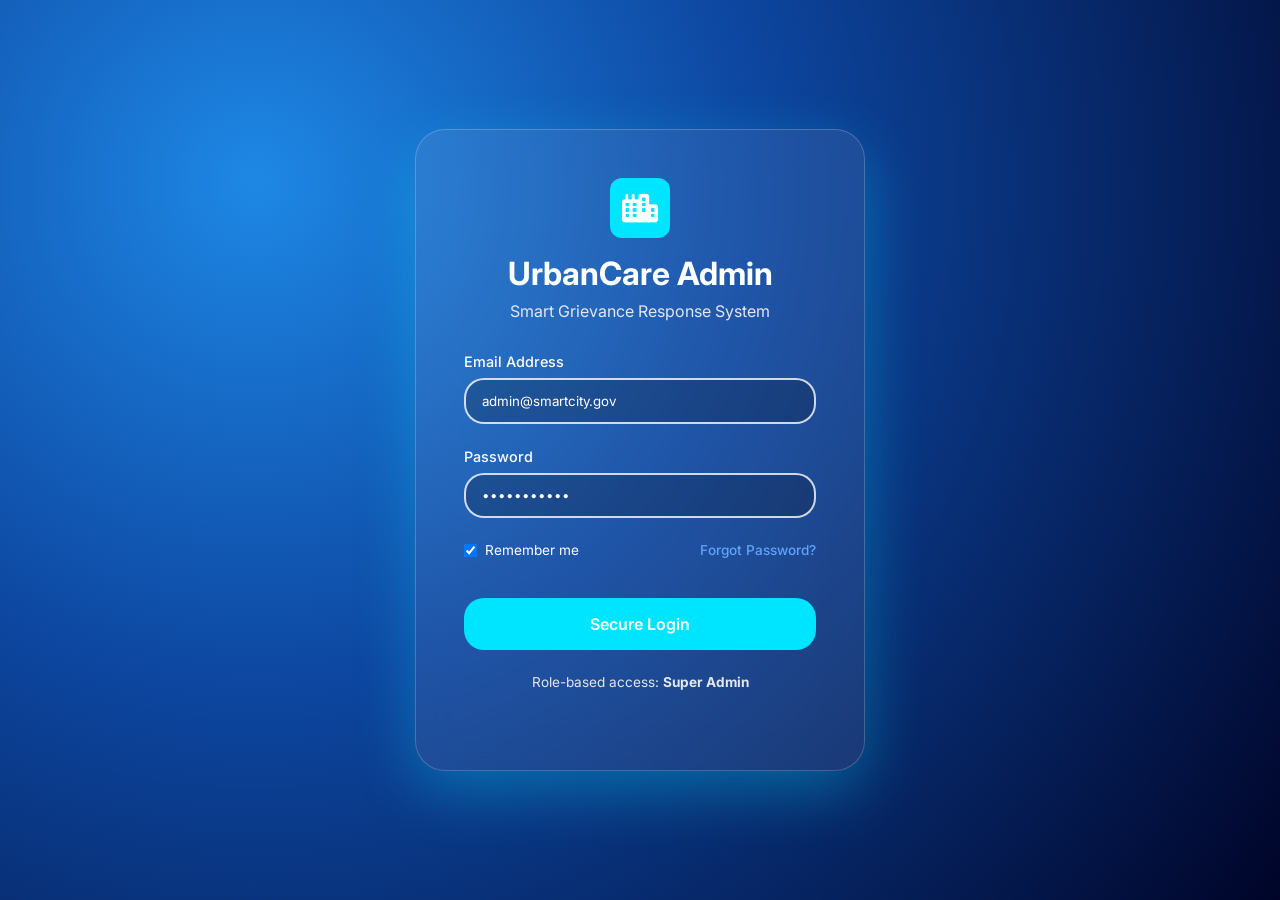
==== smart-urban-grievance/admin.html @ 97e13640 "Add files via upload" ====
<!DOCTYPE html>
<html lang="en">

<head>
    <meta charset="UTF-8">
    <meta name="viewport" content="width=device-width, initial-scale=1.0">
    <title>Admin Panel | Smart Urban Grievance System</title>
    <!-- Google Fonts: Inter -->
    <link href="https://fonts.googleapis.com/css2?family=Inter:wght@300;400;500;600;700&display=swap" rel="stylesheet">
    <!-- Font Awesome for Icons -->
    <link rel="stylesheet" href="https://cdnjs.cloudflare.com/ajax/libs/font-awesome/6.4.0/css/all.min.css">
    <!-- Chart.js -->
    <script src="https://cdn.jsdelivr.net/npm/chart.js"></script>
    <style>
        :root {
            --primary: #00e5ff;
            /* Cyan Tech Accent */
            --primary-light: rgba(0, 229, 255, 0.15);
            --secondary: #10b981;
            --secondary-light: #d1fae5;
            --accent: #1e88e5;
            --danger: #ef4444;
            --warning: #f59e0b;
            --info: #0ea5e9;
            --bg-body: radial-gradient(circle at 20% 20%, #1e88e5, #0d47a1 40%, #000428 100%);
            --bg-card: rgba(255, 255, 255, 0.08);
            --bg-sidebar: rgba(0, 4, 40, 0.8);
            --text-main: #ffffff;
            --text-secondary: #cbd5e1;
            --text-muted: #94a3b8;
            --sidebar-width: 260px;
            --header-h: 70px;
            --border-color: rgba(255, 255, 255, 0.15);
            --radius-md: 20px;
            --radius-lg: 30px;
            --shadow: 0 8px 32px 0 rgba(0, 0, 0, 0.37);
            --shadow-lg: 0 20px 60px rgba(0, 229, 255, 0.2);
        }

        * {
            margin: 0;
            padding: 0;
            box-sizing: border-box;
            font-family: 'Inter', sans-serif;
        }

        body {
            background: var(--bg-body);
            color: var(--text-main);
            overflow-x: hidden;
            min-height: 100vh;
            font-family: 'Poppins', sans-serif;
            scroll-behavior: smooth;
        }

        /* --- Scrollbar --- */
        ::-webkit-scrollbar {
            width: 6px;
        }

        ::-webkit-scrollbar-track {
            background: transparent;
        }

        ::-webkit-scrollbar-thumb {
            background: var(--text-muted);
            border-radius: 10px;
        }

        ::-webkit-scrollbar-thumb:hover {
            background: var(--text-secondary);
        }

        /* --- Auth Overlay --- */
        #auth-overlay {
            position: fixed;
            top: 0;
            left: 0;
            width: 100%;
            height: 100%;
            background: var(--bg-body);
            display: flex;
            align-items: center;
            justify-content: center;
            z-index: 9999;
            transition: transform 0.6s cubic-bezier(0.85, 0, 0.15, 1);
        }

        .auth-card {
            background: rgba(255, 255, 255, 0.08);
            backdrop-filter: blur(20px);
            padding: 3rem;
            border-radius: var(--radius-lg);
            width: 100%;
            max-width: 450px;
            border: 1px solid rgba(255, 255, 255, 0.2);
            box-shadow: 0 20px 60px rgba(0, 229, 255, 0.3);
            animation: fadeInScale 0.5s ease-out;
        }

        @keyframes fadeInScale {
            from {
                opacity: 0;
                transform: scale(0.95);
            }

            to {
                opacity: 1;
                transform: scale(1);
            }
        }

        .auth-card h1 {
            color: #fff;
            font-size: 2rem;
            margin-bottom: 0.5rem;
            text-align: center;
        }

        .auth-card p {
            color: #e2e8f0;
            /* Lighter white for better contrast on blue */
            text-align: center;
            margin-bottom: 2rem;
        }

        .form-group {
            margin-bottom: 1.5rem;
        }

        .form-group label {
            display: block;
            color: #fff;
            margin-bottom: 0.5rem;
            font-size: 0.9rem;
            font-weight: 500;
        }

        .form-input {
            width: 100%;
            padding: 0.8rem 1rem;
            border-radius: var(--radius-md);
            border: 2px solid rgba(255, 255, 255, 0.8);
            background: rgba(0, 0, 0, 0.2);
            color: #fff;
            outline: none;
            transition: border-color 0.3s, background 0.3s;
        }

        .form-input::placeholder {
            color: rgba(255, 255, 255, 0.9);
            font-weight: 500;
        }

        .form-input:focus {
            border-color: var(--primary);
            background: rgba(255, 255, 255, 0.1);
        }

        .btn-login {
            width: 100%;
            padding: 1rem;
            border: none;
            border-radius: var(--radius-md);
            background: var(--primary);
            color: #fff;
            font-size: 1rem;
            font-weight: 600;
            cursor: pointer;
            transition: transform 0.2s, background 0.3s, box-shadow 0.3s;
            margin-top: 1rem;
        }

        .btn-login:hover {
            background: #1d4ed8;
            transform: translateY(-2px);
            box-shadow: 0 5px 15px rgba(37, 99, 235, 0.4);
        }

        /* --- Main Layout --- */
        #admin-panel {
            display: none;
            /* Shown after login */
            opacity: 0;
            transition: opacity 0.5s ease;
        }

        /* --- Sidebar --- */
        aside {
            position: fixed;
            left: 0;
            top: 0;
            bottom: 0;
            width: var(--sidebar-width);
            background: var(--bg-sidebar);
            backdrop-filter: blur(15px);
            border-right: 1px solid var(--border-color);
            display: flex;
            flex-direction: column;
            z-index: 1000;
            transition: transform 0.3s ease;
        }

        .sidebar-header {
            height: var(--header-h);
            display: flex;
            align-items: center;
            padding: 0 1.5rem;
            border-bottom: 1px solid var(--border-color);
        }

        .sidebar-header .logo {
            font-size: 1.25rem;
            font-weight: 800;
            color: #fff;
            display: flex;
            align-items: center;
            gap: 10px;
        }

        .sidebar-menu {
            flex: 1;
            padding: 1.5rem 0.75rem;
            overflow-y: auto;
        }

        .menu-item {
            display: flex;
            align-items: center;
            gap: 12px;
            padding: 0.85rem 1rem;
            border-radius: var(--radius-md);
            color: #94a3b8;
            text-decoration: none;
            margin-bottom: 0.25rem;
            font-weight: 500;
            cursor: pointer;
            transition: all 0.2s;
        }

        .menu-item i {
            width: 20px;
            text-align: center;
            font-size: 1.1rem;
        }

        .menu-item:hover {
            background: rgba(255, 255, 255, 0.1);
            color: #fff;
        }

        .menu-item.active {
            background: var(--primary);
            color: #000;
            font-weight: 700;
            box-shadow: 0 0 20px rgba(0, 229, 255, 0.5);
        }

        .sidebar-footer {
            padding: 1.5rem;
            border-top: 1px solid var(--border-color);
        }

        /* --- Top Bar --- */
        header {
            position: fixed;
            top: 0;
            right: 0;
            left: var(--sidebar-width);
            height: var(--header-h);
            background: rgba(0, 4, 40, 0.8);
            backdrop-filter: blur(10px);
            border-bottom: 1px solid var(--border-color);
            display: flex;
            align-items: center;
            justify-content: space-between;
            padding: 0 2rem;
            z-index: 900;
            transition: left 0.3s ease;
        }

        .search-bar {
            background: rgba(255, 255, 255, 0.1);
            padding: 0.6rem 1.25rem;
            border-radius: 50px;
            display: flex;
            align-items: center;
            gap: 10px;
            width: 100%;
            max-width: 400px;
            border: 1px solid var(--border-color);
        }

        .search-bar input {
            background: transparent;
            border: none;
            outline: none;
            flex: 1;
            font-size: 0.9rem;
            color: var(--text-main);
        }

        .search-bar input::placeholder {
            color: var(--text-muted);
        }

        .header-actions {
            display: flex;
            align-items: center;
            gap: 20px;
        }

        .notification-btn {
            position: relative;
            color: var(--text-secondary);
            cursor: pointer;
            padding: 8px;
            border-radius: 50%;
            transition: background 0.2s;
        }

        .notification-btn:hover {
            background: var(--bg-body);
        }

        .notification-btn::after {
            content: '';
            position: absolute;
            top: 8px;
            right: 8px;
            width: 8px;
            height: 8px;
            background: var(--danger);
            border-radius: 50%;
            border: 2px solid #fff;
        }

        .user-profile {
            display: flex;
            align-items: center;
            gap: 12px;
            cursor: pointer;
            padding: 4px 12px;
            border-radius: 50px;
            transition: background 0.2s;
        }

        .user-profile:hover {
            background: var(--bg-body);
        }

        .avatar {
            width: 36px;
            height: 36px;
            background: var(--primary-light);
            color: var(--primary);
            border-radius: 50%;
            display: flex;
            align-items: center;
            justify-content: center;
            font-weight: 700;
            font-size: 0.9rem;
        }

        .user-info .name {
            display: block;
            font-size: 0.9rem;
            font-weight: 600;
        }

        .user-info .role {
            display: block;
            font-size: 0.75rem;
            color: var(--primary);
        }

        /* --- Main Content --- */
        main {
            margin-left: var(--sidebar-width);
            margin-top: var(--header-h);
            padding: 2rem;
            transition: margin-left 0.3s ease;
        }

        .page-title {
            margin-bottom: 2rem;
        }

        .page-title h2 {
            font-size: 1.75rem;
            font-weight: 700;
            color: var(--text-main);
        }

        .page-title p {
            color: var(--text-secondary);
            font-size: 1rem;
        }

        /* --- Sections --- */
        .page-section {
            display: none;
            animation: slideIn 0.4s ease-out;
        }

        .page-section.active {
            display: block;
        }

        @keyframes slideIn {
            from {
                opacity: 0;
                transform: translateY(10px);
            }

            to {
                opacity: 1;
                transform: translateY(0);
            }
        }

        /* --- Grid & Cards --- */
        .stats-grid {
            display: grid;
            grid-template-columns: repeat(auto-fit, minmax(240px, 1fr));
            gap: 1.5rem;
            margin-bottom: 2rem;
        }

        .stat-card {
            background: #fff;
            padding: 1.5rem;
            border-radius: var(--radius-lg);
            box-shadow: var(--shadow);
            border: 1px solid var(--border-color);
            display: flex;
            align-items: center;
            gap: 1.5rem;
            transition: transform 0.3s;
        }

        .stat-card:hover {
            transform: translateY(-5px);
        }

        .stat-icon {
            width: 60px;
            height: 60px;
            border-radius: var(--radius-md);
            display: flex;
            align-items: center;
            justify-content: center;
            font-size: 1.5rem;
        }

        .stat-icon.primary {
            background: var(--primary-light);
            color: var(--primary);
        }

        .stat-icon.warning {
            background: #fffbeb;
            color: var(--warning);
        }

        .stat-icon.secondary {
            background: var(--secondary-light);
            color: var(--secondary);
        }

        .stat-icon.danger {
            background: #fef2f2;
            color: var(--danger);
        }

        .stat-info h3 {
            font-size: 1.75rem;
            font-weight: 700;
            margin-bottom: 2px;
        }

        .stat-info p {
            font-size: 0.9rem;
            color: var(--text-secondary);
            font-weight: 500;
        }

        .content-grid {
            display: grid;
            grid-template-columns: 2fr 1fr;
            gap: 1.5rem;
            margin-bottom: 2rem;
        }

        @media (max-width: 1024px) {
            .content-grid {
                grid-template-columns: 1fr;
            }
        }

        .card {
            background: var(--bg-card);
            border-radius: var(--radius-lg);
            backdrop-filter: blur(15px);
            box-shadow: var(--shadow);
            border: 1px solid var(--border-color);
            overflow: hidden;
            transition: transform 0.4s ease;
        }

        .card:hover {
            transform: translateY(-10px) scale(1.02);
            box-shadow: 0 15px 40px rgba(0, 0, 0, 0.4);
        }

        .card-header {
            padding: 1.5rem;
            border-bottom: 1px solid var(--border-color);
            display: flex;
            align-items: center;
            justify-content: space-between;
        }

        .card-header h4 {
            font-size: 1.1rem;
            font-weight: 600;
        }

        .card-body {
            padding: 1.5rem;
        }

        /* --- Tables --- */
        .table-responsive {
            overflow-x: auto;
        }

        table {
            width: 100%;
            border-collapse: collapse;
            text-align: left;
        }

        th {
            padding: 1rem;
            font-size: 0.85rem;
            text-transform: uppercase;
            color: var(--primary);
            /* High contrast for headers */
            letter-spacing: 1px;
            font-weight: 700;
            border-bottom: 2px solid var(--border-color);
        }

        td {
            padding: 1rem;
            font-size: 0.9rem;
            border-bottom: 1px solid var(--border-color);
            vertical-align: middle;
        }

        tr:last-child td {
            border-bottom: none;
        }

        tr:hover td {
            background: var(--bg-body);
        }

        /* --- Badges --- */
        .badge {
            padding: 4px 10px;
            border-radius: 50px;
            font-size: 0.75rem;
            font-weight: 600;
        }

        .badge-pending {
            background: #fff7ed;
            color: #9a3412;
        }

        .badge-progress {
            background: #eff6ff;
            color: #1e40af;
        }

        .badge-resolved {
            background: #ecfdf5;
            color: #065f46;
        }

        .badge-escalated {
            background: #fef2f2;
            color: #991b1b;
        }

        .badge-high {
            background: #fef2f2;
            color: #dc2626;
            border: 1px solid #fee2e2;
        }

        .badge-medium {
            background: #fffbeb;
            color: #d97706;
            border: 1px solid #fef3c7;
        }

        .badge-low {
            background: #f0fdf4;
            color: #16a34a;
            border: 1px solid #dcfce7;
        }

        /* --- Forms --- */
        .form-row {
            display: grid;
            grid-template-columns: repeat(auto-fit, minmax(200px, 1fr));
            gap: 1rem;
            margin-bottom: 1.5rem;
        }

        .form-label {
            display: block;
            font-size: 0.9rem;
            margin-bottom: 0.5rem;
            font-weight: 600;
            color: var(--text-main);
        }

        .form-select,
        .form-control {
            width: 100%;
            padding: 0.75rem 1rem;
            border-radius: var(--radius-md);
            border: 1px solid var(--border-color);
            background: var(--bg-body);
            outline: none;
            font-size: 0.9rem;
            transition: all 0.2s;
        }

        .form-select:focus,
        .form-control:focus {
            border-color: var(--primary);
            box-shadow: 0 0 0 4px var(--primary-light);
            background: #fff;
        }

        .btn {
            padding: 0.6rem 1.25rem;
            border-radius: var(--radius-md);
            font-weight: 600;
            cursor: pointer;
            border: none;
            display: inline-flex;
            align-items: center;
            gap: 8px;
            font-size: 0.9rem;
            transition: all 0.2s;
        }

        .btn-primary {
            background: var(--primary);
            color: #fff;
        }

        .btn-primary:hover {
            background: #1d4ed8;
        }

        .btn-outline {
            background: transparent;
            border: 1px solid var(--border-color);
            color: var(--text-secondary);
        }

        .btn-outline:hover {
            background: var(--bg-body);
            color: var(--text-main);
        }

        .btn-danger {
            background: var(--danger);
            color: #fff;
        }

        /* --- Filters --- */
        .filter-section {
            display: flex;
            align-items: center;
            gap: 1rem;
            flex-wrap: wrap;
            margin-bottom: 1.5rem;
        }

        /* --- Charts UI --- */
        .chart-container {
            height: 300px;
            position: relative;
        }

        /* --- Detail Modal --- */
        .modal-overlay {
            position: fixed;
            top: 0;
            left: 0;
            width: 100%;
            height: 100%;
            background: rgba(0, 0, 0, 0.4);
            backdrop-filter: blur(4px);
            z-index: 2000;
            display: none;
            align-items: center;
            justify-content: center;
            padding: 1.5rem;
        }

        .modal-body {
            background: #fff;
            width: 100%;
            max-width: 800px;
            border-radius: var(--radius-lg);
            box-shadow: var(--shadow-lg);
            max-height: 90vh;
            overflow-y: auto;
            position: relative;
        }

        .modal-header {
            padding: 1.5rem;
            border-bottom: 1px solid var(--border-color);
            display: flex;
            align-items: center;
            justify-content: space-between;
        }

        .modal-close {
            background: var(--bg-body);
            border: none;
            width: 32px;
            height: 32px;
            border-radius: 50%;
            cursor: pointer;
            display: flex;
            align-items: center;
            justify-content: center;
            color: var(--text-secondary);
        }

        .modal-content {
            padding: 2rem;
        }

        .complaint-view-grid {
            display: grid;
            grid-template-columns: 1fr 1fr;
            gap: 2rem;
        }

        .complaint-img {
            width: 100%;
            border-radius: var(--radius-md);
            height: 250px;
            object-fit: cover;
            background: #e2e8f0;
        }

        /* --- Settings Toggle --- */
        .switch {
            position: relative;
            display: inline-block;
            width: 50px;
            height: 24px;
        }

        .switch input {
            opacity: 0;
            width: 0;
            height: 0;
        }

        .slider {
            position: absolute;
            cursor: pointer;
            top: 0;
            left: 0;
            right: 0;
            bottom: 0;
            background-color: #ccc;
            transition: .4s;
            border-radius: 34px;
        }

        .slider:before {
            position: absolute;
            content: "";
            height: 16px;
            width: 16px;
            left: 4px;
            bottom: 4px;
            background-color: white;
            transition: .4s;
            border-radius: 50%;
        }

        input:checked+.slider {
            background-color: var(--primary);
        }

        input:checked+.slider:before {
            transform: translateX(26px);
        }

        /* --- Animations --- */
        .fade-out {
            transform: translateY(-100%) !important;
            opacity: 0;
        }

        .fade-in-ui {
            opacity: 1 !important;
        }

        .stat-card {
            background: var(--bg-card);
            backdrop-filter: blur(15px);
            border: 1px solid var(--border-color);
        }

        table tr:hover td {
            background: rgba(255, 255, 255, 0.05);
        }

        .form-select,
        .form-control {
            background: rgba(0, 0, 0, 0.3);
            color: #fff;
            border: 1px solid var(--border-color);
        }
    </style>
</head>

<body>

    <!-- --- Login Overlay --- -->
    <div id="auth-overlay">
        <div class="auth-card">
            <div style="text-align: center; margin-bottom: 1.5rem;">
                <div
                    style="width: 60px; height: 60px; background: var(--primary); border-radius: 12px; display: inline-flex; align-items: center; justify-content: center; margin-bottom: 1rem;">
                    <i class="fas fa-city" style="color: #fff; font-size: 1.8rem;"></i>
                </div>
                <h1>UrbanCare Admin</h1>
                <p>Smart Grievance Response System</p>
            </div>

            <form id="login-form">
                <div class="form-group">
                    <label>Email Address</label>
                    <input type="email" class="form-input" placeholder="admin@city.gov" required
                        value="admin@smartcity.gov">
                </div>
                <div class="form-group">
                    <label>Password</label>
                    <input type="password" class="form-input" placeholder="••••••••" required value="password123">
                </div>
                <div style="display: flex; align-items: center; justify-content: space-between; margin-bottom: 1.5rem;">
                    <label
                        style="display: flex; align-items: center; gap: 8px; color: #fff; font-size: 0.85rem; cursor: pointer;">
                        <input type="checkbox" checked> Remember me
                    </label>
                    <a href="#"
                        style="color: #60a5fa; font-size: 0.85rem; text-decoration: none; font-weight: 500;">Forgot
                        Password?</a>
                </div>
                <button type="submit" class="btn-login">Secure Login</button>
            </form>
            <div style="margin-top: 1.5rem; text-align: center;">
                <p style="font-size: 0.85rem;">Role-based access: <strong>Super Admin</strong></p>
            </div>
        </div>
    </div>

    <!-- --- Admin Panel Layout --- -->
    <div id="admin-panel">

        <!-- Sidebar -->
        <aside id="sidebar">
            <div class="sidebar-header">
                <div class="logo">
                    <i class="fas fa-shield-halved"></i>
                    <span>UrbanCare</span>
                </div>
            </div>
            <div class="sidebar-menu">
                <div class="menu-item active" data-target="dashboard">
                    <i class="fas fa-th-large"></i>
                    <span>Dashboard</span>
                </div>
                <div class="menu-item" data-target="complaints">
                    <i class="fas fa-file-invoice"></i>
                    <span>Complaints</span>
                </div>
                <div class="menu-item" data-target="departments">
                    <i class="fas fa-building"></i>
                    <span>Departments</span>
                </div>
                <div class="menu-item" data-target="users">
                    <i class="fas fa-users"></i>
                    <span>User Management</span>
                </div>
                <div class="menu-item" data-target="reports">
                    <i class="fas fa-chart-line"></i>
                    <span>Reports & Analytics</span>
                </div>
                <div class="menu-item" data-target="settings">
                    <i class="fas fa-cog"></i>
                    <span>System Settings</span>
                </div>
            </div>
            <div class="sidebar-footer">
                <div class="menu-item" id="logout-btn" style="color: var(--danger);">
                    <i class="fas fa-sign-out-alt"></i>
                    <span>Logout</span>
                </div>
            </div>
        </aside>

        <!-- Top Bar -->
        <header>
            <div class="search-bar">
                <i class="fas fa-search" style="color: var(--text-muted);"></i>
                <input type="text" placeholder="Search complaints, users, or departments...">
            </div>
            <div class="header-actions">
                <div class="notification-btn">
                    <i class="far fa-bell fa-lg"></i>
                </div>
                <div class="user-profile" id="profile-trigger">
                    <div class="avatar">SA</div>
                    <div class="user-info">
                        <span class="name">Super Admin</span>
                        <span class="role">City Commissioner</span>
                    </div>
                    <i class="fas fa-chevron-down" style="font-size: 0.7rem; color: var(--text-muted);"></i>
                </div>
            </div>
        </header>

        <!-- Main Content -->
        <main>

            <!-- Dashboard Section -->
            <section id="dashboard" class="page-section active">
                <div class="page-title">
                    <h2>Dashboard Overview</h2>
                    <p>Welcome back, Admin. Here is what's happening today.</p>
                </div>

                <div class="stats-grid">
                    <div class="stat-card">
                        <div class="stat-icon primary"><i class="fas fa-folder"></i></div>
                        <div class="stat-info">
                            <h3 id="stat-total">1,284</h3>
                            <p>Total Complaints</p>
                        </div>
                    </div>
                    <div class="stat-card">
                        <div class="stat-icon warning"><i class="fas fa-clock"></i></div>
                        <div class="stat-info">
                            <h3 id="stat-pending">142</h3>
                            <p>Pending Review</p>
                        </div>
                    </div>
                    <div class="stat-card">
                        <div class="stat-icon secondary"><i class="fas fa-check-double"></i></div>
                        <div class="stat-info">
                            <h3 id="stat-resolved">942</h3>
                            <p>Successfully Resolved</p>
                        </div>
                    </div>
                    <div class="stat-card">
                        <div class="stat-icon danger"><i class="fas fa-exclamation-triangle"></i></div>
                        <div class="stat-info">
                            <h3 id="stat-escalated">56</h3>
                            <p>SLA Escalated</p>
                        </div>
                    </div>
                </div>

                <div class="content-grid">
                    <div class="card">
                        <div class="card-header">
                            <h4>Complaints Trend</h4>
                            <div class="btn-group">
                                <button class="btn btn-outline"
                                    style="padding: 4px 10px; font-size: 0.75rem;">Weekly</button>
                                <button class="btn btn-primary"
                                    style="padding: 4px 10px; font-size: 0.75rem;">Monthly</button>
                            </div>
                        </div>
                        <div class="card-body">
                            <div class="chart-container">
                                <canvas id="trendChart"></canvas>
                            </div>
                        </div>
                    </div>
                    <div class="card">
                        <div class="card-header">
                            <h4>Department Distribution</h4>
                        </div>
                        <div class="card-body">
                            <div class="chart-container">
                                <canvas id="deptChart"></canvas>
                            </div>
                        </div>
                    </div>
                </div>

                <div class="card">
                    <div class="card-header">
                        <h4>Recent Complaints</h4>
                        <button class="btn btn-outline" onclick="switchSection('complaints')">View All</button>
                    </div>
                    <div class="table-responsive">
                        <table>
                            <thead>
                                <tr>
                                    <th>ID</th>
                                    <th>Citizen</th>
                                    <th>Department</th>
                                    <th>Date</th>
                                    <th>Status</th>
                                    <th>Action</th>
                                </tr>
                            </thead>
                            <tbody id="recent-complaints-table">
                                <!-- JS injected -->
                            </tbody>
                        </table>
                    </div>
                </div>
            </section>

            <!-- Complaints Section -->
            <section id="complaints" class="page-section">
                <div class="page-title">
                    <h2>Complaint Management</h2>
                    <p>Track and manage urban grievances across all departments.</p>
                </div>

                <div class="card">
                    <div class="card-header">
                        <div class="filter-section">
                            <select class="form-select" style="width: 150px;">
                                <option>All Status</option>
                                <option>Pending</option>
                                <option>In Progress</option>
                                <option>Resolved</option>
                                <option>Escalated</option>
                            </select>
                            <select class="form-select" style="width: 180px;">
                                <option>All Departments</option>
                                <option>Roads & Transport</option>
                                <option>Water Supply</option>
                                <option>Sanitation</option>
                                <option>Electricity</option>
                            </select>
                            <input type="date" class="form-control" style="width: 150px;">
                            <button class="btn btn-primary"><i class="fas fa-filter"></i> Apply Filters</button>
                            <button class="btn btn-outline"><i class="fas fa-download"></i> Export</button>
                        </div>
                    </div>
                    <div class="table-responsive">
                        <table>
                            <thead>
                                <tr>
                                    <th>Complaint ID</th>
                                    <th>Citizen Name</th>
                                    <th>Department</th>
                                    <th>Area/Ward</th>
                                    <th>Date</th>
                                    <th>Priority</th>
                                    <th>Status</th>
                                    <th>Actions</th>
                                </tr>
                            </thead>
                            <tbody id="all-complaints-table">
                                <!-- JS injected -->
                            </tbody>
                        </table>
                    </div>
                </div>
            </section>

            <!-- Departments Section -->
            <section id="departments" class="page-section">
                <div class="page-title" style="display: flex; justify-content: space-between; align-items: flex-end;">
                    <div>
                        <h2>Department Management</h2>
                        <p>Configure municipal departments and assign administrators.</p>
                    </div>
                    <button class="btn btn-primary"><i class="fas fa-plus"></i> Add Department</button>
                </div>

                <div class="stats-grid">
                    <div class="stat-card">
                        <div class="stat-info">
                            <h3>12</h3>
                            <p>Active Departments</p>
                        </div>
                    </div>
                    <div class="stat-card">
                        <div class="stat-info">
                            <h3>48h</h3>
                            <p>Avg. SLA Target</p>
                        </div>
                    </div>
                    <div class="stat-card">
                        <div class="stat-info">
                            <h3>92%</h3>
                            <p>Response Rate</p>
                        </div>
                    </div>
                </div>

                <div class="card">
                    <div class="table-responsive">
                        <table>
                            <thead>
                                <tr>
                                    <th>Department Name</th>
                                    <th>Admin Assigned</th>
                                    <th>Active Complaints</th>
                                    <th>Total Resolved</th>
                                    <th>Status</th>
                                    <th>Actions</th>
                                </tr>
                            </thead>
                            <tbody id="dept-table">
                                <!-- JS Injected -->
                            </tbody>
                        </table>
                    </div>
                </div>
            </section>

            <!-- User Management Section -->
            <section id="users" class="page-section">
                <div class="page-title">
                    <h2>Citizen Management</h2>
                    <p>Database of registered citizens and their engagement history.</p>
                </div>

                <div class="card">
                    <div class="card-header">
                        <div class="search-bar" style="margin: 0; max-width: 300px;">
                            <i class="fas fa-search"></i>
                            <input type="text" placeholder="Find user by name or ID...">
                        </div>
                    </div>
                    <div class="table-responsive">
                        <table>
                            <thead>
                                <tr>
                                    <th>User ID</th>
                                    <th>Full Name</th>
                                    <th>Email</th>
                                    <th>Phone</th>
                                    <th>Joined Date</th>
                                    <th>Complaints</th>
                                    <th>Status</th>
                                    <th>Action</th>
                                </tr>
                            </thead>
                            <tbody id="user-table">
                                <!-- JS Injected -->
                            </tbody>
                        </table>
                    </div>
                </div>
            </section>

            <!-- Reports Section -->
            <section id="reports" class="page-section">
                <div class="page-title">
                    <h2>Reports & Analytics</h2>
                    <p>Data-driven insights into city performance and service response.</p>
                </div>

                <div class="content-grid">
                    <div class="card">
                        <div class="card-header">
                            <h4>Monthly Performance Summary</h4>
                            <button class="btn btn-outline btn-sm"><i class="fas fa-file-pdf"></i> Download PDF</button>
                        </div>
                        <div class="card-body">
                            <div class="chart-container" style="height: 400px;">
                                <canvas id="reportChart"></canvas>
                            </div>
                        </div>
                    </div>
                    <div class="card">
                        <div class="card-header">
                            <h4>SLA Violation Insights</h4>
                        </div>
                        <div class="card-body">
                            <ul style="list-style: none;">
                                <li
                                    style="margin-bottom: 1.5rem; padding-bottom: 1rem; border-bottom: 1px solid var(--border-color);">
                                    <div style="display: flex; justify-content: space-between; margin-bottom: 5px;">
                                        <span style="font-weight: 600;">Road Repairs</span>
                                        <span style="color: var(--danger); font-weight: 700;">18%</span>
                                    </div>
                                    <div
                                        style="width: 100%; height: 8px; background: var(--bg-body); border-radius: 4px;">
                                        <div
                                            style="width: 18%; height: 100%; background: var(--danger); border-radius: 4px;">
                                        </div>
                                    </div>
                                </li>
                                <li
                                    style="margin-bottom: 1.5rem; padding-bottom: 1rem; border-bottom: 1px solid var(--border-color);">
                                    <div style="display: flex; justify-content: space-between; margin-bottom: 5px;">
                                        <span style="font-weight: 600;">Water Leakage</span>
                                        <span style="color: var(--warning); font-weight: 700;">12%</span>
                                    </div>
                                    <div
                                        style="width: 100%; height: 8px; background: var(--bg-body); border-radius: 4px;">
                                        <div
                                            style="width: 12%; height: 100%; background: var(--warning); border-radius: 4px;">
                                        </div>
                                    </div>
                                </li>
                                <li
                                    style="margin-bottom: 1.5rem; padding-bottom: 1rem; border-bottom: 1px solid var(--border-color);">
                                    <div style="display: flex; justify-content: space-between; margin-bottom: 5px;">
                                        <span style="font-weight: 600;">Street Lighting</span>
                                        <span style="color: var(--secondary); font-weight: 700;">4%</span>
                                    </div>
                                    <div
                                        style="width: 100%; height: 8px; background: var(--bg-body); border-radius: 4px;">
                                        <div
                                            style="width: 4%; height: 100%; background: var(--secondary); border-radius: 4px;">
                                        </div>
                                    </div>
                                </li>
                            </ul>
                            <div
                                style="margin-top: 1rem; padding: 1rem; background: var(--primary-light); border-radius: var(--radius-md); color: var(--primary);">
                                <i class="fas fa-lightbulb"></i> <small>Optimization tip: Allocate more resources to the
                                    Road Maintenance unit to reduce SLA breaches by 5-8%.</small>
                            </div>
                        </div>
                    </div>
                </div>
            </section>

            <!-- Settings Section -->
            <section id="settings" class="page-section">
                <div class="page-title">
                    <h2>System Settings</h2>
                    <p>Global configuration and administrative preferences.</p>
                </div>

                <div class="content-grid" style="grid-template-columns: 1fr 2fr;">
                    <div class="card">
                        <div class="sidebar-menu" style="padding: 10px;">
                            <div class="menu-item active"><i class="fas fa-user-circle"></i> Profile Settings</div>
                            <div class="menu-item"><i class="fas fa-lock"></i> Security</div>
                            <div class="menu-item"><i class="fas fa-bell"></i> Notifications</div>
                            <div class="menu-item"><i class="fas fa-server"></i> System Status</div>
                            <div class="menu-item"><i class="fas fa-database"></i> Backup & Restore</div>
                        </div>
                    </div>
                    <div class="card">
                        <div class="card-header">
                            <h4>General Configuration</h4>
                        </div>
                        <div class="card-body">
                            <div style="margin-bottom: 2rem;">
                                <h5 style="margin-bottom: 1rem;">Service Features</h5>
                                <div
                                    style="display: flex; justify-content: space-between; align-items: center; margin-bottom: 1rem;">
                                    <div>
                                        <p style="font-weight: 600;">Maintenance Mode</p>
                                        <small style="color: var(--text-secondary);">Disable public access for scheduled
                                            updates.</small>
                                    </div>
                                    <label class="switch">
                                        <input type="checkbox">
                                        <span class="slider"></span>
                                    </label>
                                </div>
                                <div
                                    style="display: flex; justify-content: space-between; align-items: center; margin-bottom: 1rem;">
                                    <div>
                                        <p style="font-weight: 600;">Auto-Escalation (SLA)</p>
                                        <small style="color: var(--text-secondary);">Automatically mark as escalated
                                            after timeout.</small>
                                    </div>
                                    <label class="switch">
                                        <input type="checkbox" checked>
                                        <span class="slider"></span>
                                    </label>
                                </div>
                                <div style="margin-top: 1rem;">
                                    <label class="form-label">SLA Timeout (Hours)</label>
                                    <input type="number" class="form-control" value="48" style="width: 100px;">
                                </div>
                            </div>

                            <hr style="border: 0; border-top: 1px solid var(--border-color); margin: 1.5rem 0;">

                            <div style="margin-bottom: 2rem;">
                                <h5 style="margin-bottom: 1rem;">Broadcast System Alert</h5>
                                <div class="form-group">
                                    <label class="form-label">Alert Message</label>
                                    <textarea class="form-control" rows="2"
                                        placeholder="Enter message to broadcast to all users..."></textarea>
                                </div>
                                <button class="btn btn-primary"><i class="fas fa-bullhorn"></i> Broadcast Now</button>
                            </div>

                            <hr style="border: 0; border-top: 1px solid var(--border-color); margin: 1.5rem 0;">

                            <div class="form-group">
                                <label class="form-label" style="color: var(--text-main);">Admin Display Name</label>
                                <input type="text" class="form-control" value="City Commissioner - HQ">
                            </div>
                            <div class="form-group">
                                <label class="form-label" style="color: var(--text-main);">Contact Email for System
                                    Alerts</label>
                                <input type="email" class="form-control" value="alerts@smartcity.gov">
                            </div>

                            <button class="btn btn-primary" style="margin-top: 1rem;">Save Changes</button>
                        </div>
                    </div>
                </div>
            </section>

        </main>
    </div>

    <!-- --- Complaint Detail Modal --- -->
    <div class="modal-overlay" id="complaint-modal">
        <div class="modal-body">
            <div class="modal-header">
                <h4 id="modal-title">Complaint Detail - #GRV-0000</h4>
                <button class="modal-close"><i class="fas fa-times"></i></button>
            </div>
            <div class="modal-content">
                <div class="complaint-view-grid">
                    <div>
                        <img src="https://images.unsplash.com/photo-1541888946425-d81bb19480c5?q=80&w=1000&auto=format&fit=crop"
                            alt="Complaint Issue" class="complaint-img" id="modal-img">
                        <div style="margin-top: 1.5rem;">
                            <h5 style="margin-bottom: 0.5rem;">Location Details</h5>
                            <p id="modal-location" style="font-size: 0.9rem; color: var(--text-secondary);">
                                <i class="fas fa-map-marker-alt"></i> MG Road, Ward 12, Sector 4
                            </p>
                            <div
                                style="margin-top: 1rem; width: 100%; height: 150px; background: #e2e8f0; border-radius: 8px; display: flex; align-items: center; justify-content: center;">
                                <p style="font-size: 0.8rem; color: var(--text-secondary);">Interactive Map Integration
                                </p>
                            </div>
                        </div>
                    </div>
                    <div>
                        <div style="margin-bottom: 1.5rem;">
                            <span class="badge badge-pending" id="modal-status-badge">Pending</span>
                            <span class="badge badge-high" id="modal-priority-badge" style="margin-left: 8px;">High
                                Priority</span>
                        </div>
                        <h4 style="margin-bottom: 0.5rem;">Issue Description</h4>
                        <p id="modal-desc" style="font-size: 0.95rem; line-height: 1.6; margin-bottom: 1.5rem;">
                            Large pothole in the middle of the road causing traffic congestion and potential accidents.
                            It has been there for over 3 days.
                        </p>

                        <div class="form-group">
                            <label class="form-label">Assign Department</label>
                            <select class="form-select" id="modal-dept-select">
                                <option>Roads & Transport</option>
                                <option>Water Supply</option>
                                <option>Sanitation</option>
                                <option>Electricity</option>
                            </select>
                        </div>
                        <div class="form-group">
                            <label class="form-label">Update Status</label>
                            <select class="form-select" id="modal-status-select">
                                <option>Pending Review</option>
                                <option>In Progress</option>
                                <option>Resolved</option>
                                <option>Escalated</option>
                            </select>
                        </div>
                        <div class="form-group">
                            <label class="form-label">Admin Remarks</label>
                            <textarea class="form-control" rows="3"
                                placeholder="Add notes for the field team..."></textarea>
                        </div>

                        <div style="display: flex; gap: 1rem; margin-top: 2rem;">
                            <button class="btn btn-primary" style="flex: 1;">Update Ticket</button>
                            <button class="btn btn-outline">Notify User</button>
                        </div>
                    </div>
                </div>
            </div>
        </div>
    </div>

    <!-- --- Scripts --- -->
    <script>
        // --- Mock Data ---
        const complaints = [
            { id: 'GRV-8241', citizen: 'John Doe', department: 'Roads & Transport', area: 'Ward 12', date: '2023-11-20', status: 'Pending', priority: 'High', desc: 'Pothole on main street causing accidents.', img: 'https://images.unsplash.com/photo-1515162816999-a0c47dc192f7?q=80&w=600&auto=format&fit=crop' },
            { id: 'GRV-8242', citizen: 'Sarah Smith', department: 'Sanitation', area: 'Sector 5', date: '2023-11-21', status: 'In Progress', priority: 'Medium', desc: 'Garbage collection missed for 3 days.', img: 'https://images.unsplash.com/photo-1532996122724-e3c354a0b15b?q=80&w=600&auto=format&fit=crop' },
            { id: 'GRV-8243', citizen: 'Mike Ross', department: 'Water Supply', area: 'Ward 3', date: '2023-11-19', status: 'Resolved', priority: 'Low', desc: 'Small water leak fixed.', img: 'https://images.unsplash.com/photo-1584622650111-993a426fbf0a?q=80&w=600&auto=format&fit=crop' },
            { id: 'GRV-8244', citizen: 'Amara K.', department: 'Electricity', area: 'New Town', date: '2023-11-22', status: 'Escalated', priority: 'High', desc: 'Power outage in entire block since 12 hours.', img: 'https://images.unsplash.com/photo-1473341304170-971dccb5ac1e?q=80&w=600&auto=format&fit=crop' },
            { id: 'GRV-8245', citizen: 'David G.', department: 'Roads & Transport', area: 'Ward 8', date: '2023-11-22', status: 'Pending', priority: 'Medium', desc: 'Street lights not working near park.', img: 'https://images.unsplash.com/photo-1540206276207-3af25c08abb4?q=80&w=600&auto=format&fit=crop' },
            { id: 'GRV-8246', citizen: 'Elena V.', department: 'Sanitation', area: 'Old City', date: '2023-11-18', status: 'Resolved', priority: 'High', desc: 'Deep cleaning required after local festival.', img: 'https://images.unsplash.com/photo-1563161402-841f45df39c9?q=80&w=600&auto=format&fit=crop' }
        ];

        const departments = [
            { name: 'Roads & Transport', admin: 'Robert Chen', active: 42, resolved: 512, status: 'Active' },
            { name: 'Water Supply', admin: 'Jane Wilson', active: 28, resolved: 384, status: 'Active' },
            { name: 'Sanitation', admin: 'Sam Brook', active: 35, resolved: 820, status: 'Active' },
            { name: 'Electricity', admin: 'Tom Hardy', active: 14, resolved: 156, status: 'Active' },
            { name: 'Parks & Garden', admin: 'Linda May', active: 8, resolved: 142, status: 'Maintenance' }
        ];

        const users = [
            { id: 'USR-001', name: 'John Doe', email: 'john@example.com', phone: '+91 98765 43210', date: '2023-01-15', count: 4, status: 'Active' },
            { id: 'USR-002', name: 'Sarah Smith', email: 'sarah@test.com', phone: '+91 88877 66554', date: '2023-02-10', count: 1, status: 'Active' },
            { id: 'USR-003', name: 'Mike Ross', email: 'mike@law.com', phone: '+91 77766 55443', date: '2023-03-05', count: 12, status: 'Flagged' },
            { id: 'USR-004', name: 'Amara K.', email: 'amara@web.com', phone: '+91 99988 77665', date: '2023-05-20', count: 2, status: 'Active' }
        ];

        // --- Auth Logic ---
        const loginForm = document.getElementById('login-form');
        const authOverlay = document.getElementById('auth-overlay');
        const adminPanel = document.getElementById('admin-panel');

        loginForm.addEventListener('submit', (e) => {
            e.preventDefault();
            // Simulate API call
            authOverlay.classList.add('fade-out');
            setTimeout(() => {
                authOverlay.style.display = 'none';
                adminPanel.style.display = 'block';
                setTimeout(() => adminPanel.classList.add('fade-in-ui'), 50);
                initCharts();
                renderAll();
            }, 600);
        });

        document.getElementById('logout-btn').addEventListener('click', () => {
            location.reload(); // Simple reload to reset state
        });

        // --- Navigation ---
        const menuItems = document.querySelectorAll('.menu-item[data-target]');
        const sections = document.querySelectorAll('.page-section');

        menuItems.forEach(item => {
            item.addEventListener('click', () => {
                const target = item.getAttribute('data-target');
                switchSection(target);
            });
        });

        function switchSection(targetId) {
            menuItems.forEach(i => i.classList.remove('active'));
            document.querySelector(`.menu-item[data-target="${targetId}"]`).classList.add('active');

            sections.forEach(s => s.classList.remove('active'));
            document.getElementById(targetId).classList.add('active');
        }

        // --- Rendering Logic ---
        function renderAll() {
            renderRecentComplaints();
            renderComplaintsTable();
            renderDepartments();
            renderUsers();
        }

        function getStatusBadge(status) {
            const s = status.toLowerCase().replace(' ', '-');
            return `<span class="badge badge-${s}">${status}</span>`;
        }

        function getPriorityBadge(p) {
            return `<span class="badge badge-${p.toLowerCase()}">${p}</span>`;
        }

        function renderRecentComplaints() {
            const table = document.getElementById('recent-complaints-table');
            table.innerHTML = complaints.slice(0, 4).map(c => `
                <tr>
                    <td><strong>#${c.id}</strong></td>
                    <td>${c.citizen}</td>
                    <td>${c.department}</td>
                    <td>${c.date}</td>
                    <td>${getStatusBadge(c.status)}</td>
                    <td><button class="btn btn-outline" style="padding: 4px 10px;" onclick="viewComplaint('${c.id}')"><i class="fas fa-eye"></i></button></td>
                </tr>
            `).join('');
        }

        function renderComplaintsTable() {
            const table = document.getElementById('all-complaints-table');
            table.innerHTML = complaints.map(c => `
                <tr>
                    <td><strong>#${c.id}</strong></td>
                    <td>${c.citizen}</td>
                    <td>${c.department}</td>
                    <td>${c.area}</td>
                    <td>${c.date}</td>
                    <td>${getPriorityBadge(c.priority)}</td>
                    <td>${getStatusBadge(c.status)}</td>
                    <td>
                        <div style="display: flex; gap: 5px;">
                            <button class="btn btn-outline" style="padding: 4px 10px;" onclick="viewComplaint('${c.id}')"><i class="fas fa-edit"></i></button>
                            <button class="btn btn-outline" style="padding: 4px 10px; color: var(--danger);"><i class="fas fa-trash"></i></button>
                        </div>
                    </td>
                </tr>
            `).join('');
        }

        function renderDepartments() {
            const table = document.getElementById('dept-table');
            table.innerHTML = departments.map(d => `
                <tr>
                    <td><strong>${d.name}</strong></td>
                    <td>${d.admin}</td>
                    <td>${d.active}</td>
                    <td>${d.resolved}</td>
                    <td><span class="badge" style="background: ${d.status === 'Active' ? '#f0fdf4' : '#fef2f2'}; color: ${d.status === 'Active' ? '#16a34a' : '#dc2626'};">${d.status}</span></td>
                    <td>
                        <button class="btn btn-outline" style="padding: 4px 10px;"><i class="fas fa-cog"></i></button>
                    </td>
                </tr>
            `).join('');
        }

        function renderUsers() {
            const table = document.getElementById('user-table');
            table.innerHTML = users.map(u => `
                <tr>
                    <td>${u.id}</td>
                    <td>${u.name}</td>
                    <td>${u.email}</td>
                    <td>${u.phone}</td>
                    <td>${u.date}</td>
                    <td>${u.count}</td>
                    <td><span class="badge" style="background: ${u.status === 'Active' ? '#eff6ff' : '#fff7ed'}; color: ${u.status === 'Active' ? '#1d4ed8' : '#9a3412'};">${u.status}</span></td>
                    <td>
                        <button class="btn btn-outline" style="padding: 4px 10px;"><i class="fas fa-ban"></i></button>
                    </td>
                </tr>
            `).join('');
        }

        // --- Modal Logic ---
        const modal = document.getElementById('complaint-modal');
        const closeModal = document.querySelector('.modal-close');

        function viewComplaint(id) {
            const c = complaints.find(comp => comp.id === id);
            if (!c) return;

            document.getElementById('modal-title').innerText = `Complaint Detail - #${c.id}`;
            document.getElementById('modal-desc').innerText = c.desc;
            document.getElementById('modal-img').src = c.img;
            document.getElementById('modal-status-badge').className = `badge badge-${c.status.toLowerCase().replace(' ', '-')}`;
            document.getElementById('modal-status-badge').innerText = c.status;
            document.getElementById('modal-priority-badge').className = `badge badge-${c.priority.toLowerCase()}`;
            document.getElementById('modal-priority-badge').innerText = c.priority + ' Priority';

            modal.style.display = 'flex';
        }

        closeModal.addEventListener('click', () => {
            modal.style.display = 'none';
        });

        window.onclick = (e) => {
            if (e.target == modal) modal.style.display = 'none';
        };

        // --- Charts Implementation ---
        function initCharts() {
            // Trend Chart
            const trendCtx = document.getElementById('trendChart').getContext('2d');
            new Chart(trendCtx, {
                type: 'line',
                data: {
                    labels: ['Jun', 'Jul', 'Aug', 'Sep', 'Oct', 'Nov'],
                    datasets: [{
                        label: 'Reported Complaints',
                        data: [450, 590, 800, 810, 560, 550],
                        borderColor: '#2563eb',
                        backgroundColor: 'rgba(37, 99, 235, 0.1)',
                        fill: true,
                        tension: 0.4
                    }]
                },
                options: {
                    responsive: true,
                    maintainAspectRatio: false,
                    plugins: { legend: { display: false } },
                    scales: { y: { beginAtZero: true, grid: { borderDash: [5, 5] } }, x: { grid: { display: false } } }
                }
            });

            // Dept Distribution Chart
            const deptCtx = document.getElementById('deptChart').getContext('2d');
            new Chart(deptCtx, {
                type: 'doughnut',
                data: {
                    labels: ['Roads', 'Water', 'Sanitation', 'Power'],
                    datasets: [{
                        data: [35, 25, 20, 20],
                        backgroundColor: ['#2563eb', '#10b981', '#f59e0b', '#ef4444'],
                        borderWidth: 0
                    }]
                },
                options: {
                    responsive: true,
                    maintainAspectRatio: false,
                    plugins: { legend: { position: 'bottom', labels: { usePointStyle: true, padding: 20 } } },
                    cutout: '70%'
                }
            });

            // Analytics Report Chart
            const reportCtx = document.getElementById('reportChart').getContext('2d');
            new Chart(reportCtx, {
                type: 'bar',
                data: {
                    labels: ['Roads', 'Water', 'Sanitation', 'Power', 'Legal', 'Admin'],
                    datasets: [{
                        label: 'Resolved',
                        data: [120, 150, 180, 90, 40, 60],
                        backgroundColor: '#10b981'
                    }, {
                        label: 'Pending',
                        data: [30, 20, 45, 15, 10, 5],
                        backgroundColor: '#f59e0b'
                    }]
                },
                options: {
                    responsive: true,
                    maintainAspectRatio: false,
                    scales: { x: { stacked: true }, y: { stacked: true } }
                }
            });
        }
    </script>
</body>

</html>
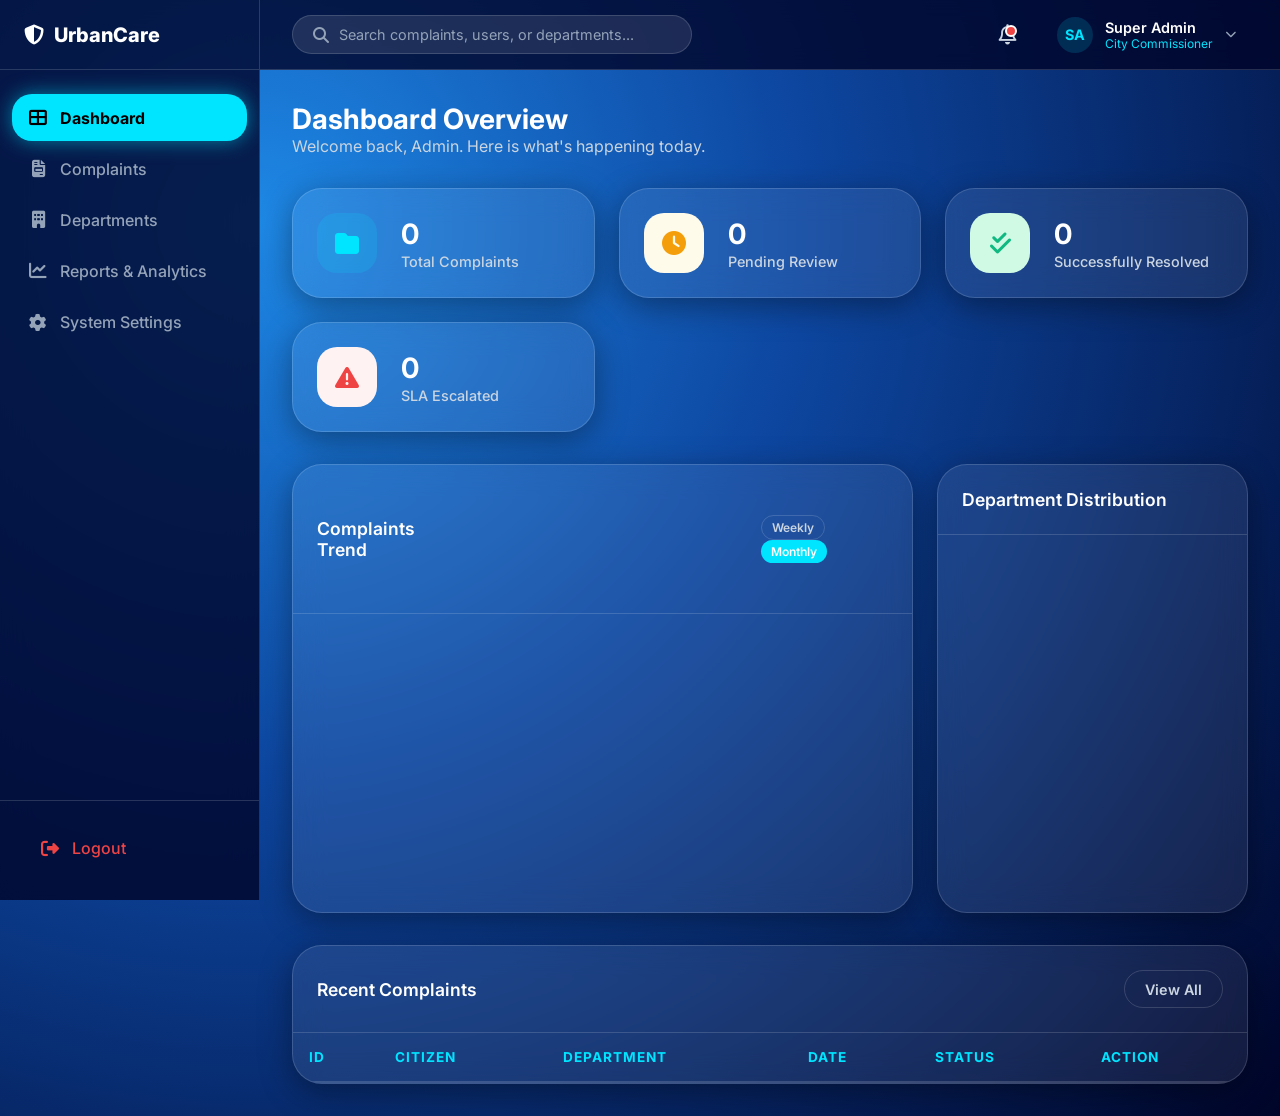
==== commit 30e77dde: "Add files via upload" ====
--- a/smart-urban-grievance/admin.html
+++ b/smart-urban-grievance/admin.html
@@ -11,6 +11,8 @@
     <link rel="stylesheet" href="https://cdnjs.cloudflare.com/ajax/libs/font-awesome/6.4.0/css/all.min.css">
     <!-- Chart.js -->
     <script src="https://cdn.jsdelivr.net/npm/chart.js"></script>
+    <script src="https://cdn.jsdelivr.net/npm/chart.js"></script>
+
     <style>
         :root {
             --primary: #00e5ff;
@@ -71,118 +73,12 @@
             background: var(--text-secondary);
         }
 
-        /* --- Auth Overlay --- */
-        #auth-overlay {
-            position: fixed;
-            top: 0;
-            left: 0;
-            width: 100%;
-            height: 100%;
-            background: var(--bg-body);
-            display: flex;
-            align-items: center;
-            justify-content: center;
-            z-index: 9999;
-            transition: transform 0.6s cubic-bezier(0.85, 0, 0.15, 1);
-        }
-
-        .auth-card {
-            background: rgba(255, 255, 255, 0.08);
-            backdrop-filter: blur(20px);
-            padding: 3rem;
-            border-radius: var(--radius-lg);
-            width: 100%;
-            max-width: 450px;
-            border: 1px solid rgba(255, 255, 255, 0.2);
-            box-shadow: 0 20px 60px rgba(0, 229, 255, 0.3);
-            animation: fadeInScale 0.5s ease-out;
-        }
-
-        @keyframes fadeInScale {
-            from {
-                opacity: 0;
-                transform: scale(0.95);
-            }
-
-            to {
-                opacity: 1;
-                transform: scale(1);
-            }
-        }
-
-        .auth-card h1 {
-            color: #fff;
-            font-size: 2rem;
-            margin-bottom: 0.5rem;
-            text-align: center;
-        }
-
-        .auth-card p {
-            color: #e2e8f0;
-            /* Lighter white for better contrast on blue */
-            text-align: center;
-            margin-bottom: 2rem;
-        }
-
-        .form-group {
-            margin-bottom: 1.5rem;
-        }
-
-        .form-group label {
-            display: block;
-            color: #fff;
-            margin-bottom: 0.5rem;
-            font-size: 0.9rem;
-            font-weight: 500;
-        }
-
-        .form-input {
-            width: 100%;
-            padding: 0.8rem 1rem;
-            border-radius: var(--radius-md);
-            border: 2px solid rgba(255, 255, 255, 0.8);
-            background: rgba(0, 0, 0, 0.2);
-            color: #fff;
-            outline: none;
-            transition: border-color 0.3s, background 0.3s;
-        }
-
-        .form-input::placeholder {
-            color: rgba(255, 255, 255, 0.9);
-            font-weight: 500;
-        }
-
-        .form-input:focus {
-            border-color: var(--primary);
-            background: rgba(255, 255, 255, 0.1);
-        }
-
-        .btn-login {
-            width: 100%;
-            padding: 1rem;
-            border: none;
-            border-radius: var(--radius-md);
-            background: var(--primary);
-            color: #fff;
-            font-size: 1rem;
-            font-weight: 600;
-            cursor: pointer;
-            transition: transform 0.2s, background 0.3s, box-shadow 0.3s;
-            margin-top: 1rem;
-        }
-
-        .btn-login:hover {
-            background: #1d4ed8;
-            transform: translateY(-2px);
-            box-shadow: 0 5px 15px rgba(37, 99, 235, 0.4);
-        }
+
 
         /* --- Main Layout --- */
         #admin-panel {
-            display: none;
-            /* Shown after login */
-            opacity: 0;
-            transition: opacity 0.5s ease;
+            display: block;
+            opacity: 1;
         }
 
         /* --- Sidebar --- */
@@ -839,49 +735,39 @@
             color: #fff;
             border: 1px solid var(--border-color);
         }
+
+        .department-table {
+            width: 100%;
+            border-collapse: collapse;
+            margin-top: 20px;
+            color: white;
+            /* Matches your dashboard text */
+            text-align: left;
+        }
+
+        .department-table th {
+            padding: 12px;
+            font-size: 14px;
+            color: #94a3b8;
+            /* Light blue-grey for headers */
+        }
+
+        .department-table td {
+            padding: 15px 12px;
+            border-bottom: 1px solid rgba(255, 255, 255, 0.1);
+            /* Subtle divider */
+        }
+
+        .chart-container {
+            position: relative;
+            height: 250px;
+            /* Adjust height as needed */
+            width: 100%;
+        }
     </style>
 </head>
 
 <body>
-
-    <!-- --- Login Overlay --- -->
-    <div id="auth-overlay">
-        <div class="auth-card">
-            <div style="text-align: center; margin-bottom: 1.5rem;">
-                <div
-                    style="width: 60px; height: 60px; background: var(--primary); border-radius: 12px; display: inline-flex; align-items: center; justify-content: center; margin-bottom: 1rem;">
-                    <i class="fas fa-city" style="color: #fff; font-size: 1.8rem;"></i>
-                </div>
-                <h1>UrbanCare Admin</h1>
-                <p>Smart Grievance Response System</p>
-            </div>
-
-            <form id="login-form">
-                <div class="form-group">
-                    <label>Email Address</label>
-                    <input type="email" class="form-input" placeholder="admin@city.gov" required
-                        value="admin@smartcity.gov">
-                </div>
-                <div class="form-group">
-                    <label>Password</label>
-                    <input type="password" class="form-input" placeholder="••••••••" required value="password123">
-                </div>
-                <div style="display: flex; align-items: center; justify-content: space-between; margin-bottom: 1.5rem;">
-                    <label
-                        style="display: flex; align-items: center; gap: 8px; color: #fff; font-size: 0.85rem; cursor: pointer;">
-                        <input type="checkbox" checked> Remember me
-                    </label>
-                    <a href="#"
-                        style="color: #60a5fa; font-size: 0.85rem; text-decoration: none; font-weight: 500;">Forgot
-                        Password?</a>
-                </div>
-                <button type="submit" class="btn-login">Secure Login</button>
-            </form>
-            <div style="margin-top: 1.5rem; text-align: center;">
-                <p style="font-size: 0.85rem;">Role-based access: <strong>Super Admin</strong></p>
-            </div>
-        </div>
-    </div>
 
     <!-- --- Admin Panel Layout --- -->
     <div id="admin-panel">
@@ -906,10 +792,6 @@
                 <div class="menu-item" data-target="departments">
                     <i class="fas fa-building"></i>
                     <span>Departments</span>
-                </div>
-                <div class="menu-item" data-target="users">
-                    <i class="fas fa-users"></i>
-                    <span>User Management</span>
                 </div>
                 <div class="menu-item" data-target="reports">
                     <i class="fas fa-chart-line"></i>
@@ -963,28 +845,28 @@
                     <div class="stat-card">
                         <div class="stat-icon primary"><i class="fas fa-folder"></i></div>
                         <div class="stat-info">
-                            <h3 id="stat-total">1,284</h3>
+                            <h3 id="stat-total">0</h3>
                             <p>Total Complaints</p>
                         </div>
                     </div>
                     <div class="stat-card">
                         <div class="stat-icon warning"><i class="fas fa-clock"></i></div>
                         <div class="stat-info">
-                            <h3 id="stat-pending">142</h3>
+                            <h3 id="stat-pending">0</h3>
                             <p>Pending Review</p>
                         </div>
                     </div>
                     <div class="stat-card">
                         <div class="stat-icon secondary"><i class="fas fa-check-double"></i></div>
                         <div class="stat-info">
-                            <h3 id="stat-resolved">942</h3>
+                            <h3 id="stat-resolved">0</h3>
                             <p>Successfully Resolved</p>
                         </div>
                     </div>
                     <div class="stat-card">
                         <div class="stat-icon danger"><i class="fas fa-exclamation-triangle"></i></div>
                         <div class="stat-info">
-                            <h3 id="stat-escalated">56</h3>
+                            <h3 id="stat-escalated">0</h3>
                             <p>SLA Escalated</p>
                         </div>
                     </div>
@@ -994,6 +876,7 @@
                     <div class="card">
                         <div class="card-header">
                             <h4>Complaints Trend</h4>
+                            <canvas id="complaintTrendChart" height="100"></canvas>
                             <div class="btn-group">
                                 <button class="btn btn-outline"
                                     style="padding: 4px 10px; font-size: 0.75rem;">Weekly</button>
@@ -1073,25 +956,20 @@
                             <button class="btn btn-outline"><i class="fas fa-download"></i> Export</button>
                         </div>
                     </div>
-                    <div class="table-responsive">
-                        <table>
-                            <thead>
-                                <tr>
-                                    <th>Complaint ID</th>
-                                    <th>Citizen Name</th>
-                                    <th>Department</th>
-                                    <th>Area/Ward</th>
-                                    <th>Date</th>
-                                    <th>Priority</th>
-                                    <th>Status</th>
-                                    <th>Actions</th>
-                                </tr>
-                            </thead>
-                            <tbody id="all-complaints-table">
-                                <!-- JS injected -->
-                            </tbody>
-                        </table>
-                    </div>
+                    <table class="department-table">
+                        <tbody id="complaintsTableBody"></tbody>
+                        <thead>
+                            <tr>
+                                <th>DEPARTMENT NAME</th>
+                                <th>ADMIN ASSIGNED</th>
+                                <th>ACTIVE COMPLAINTS</th>
+                                <th>TOTAL RESOLVED</th>
+                                <th>STATUS</th>
+                                <th>ACTIONS</th>
+                            </tr>
+                        </thead>
+                        <tbody id="departmentTableBody"></tbody>
+                    </table>
                 </div>
             </section>
 
@@ -1108,80 +986,42 @@
                 <div class="stats-grid">
                     <div class="stat-card">
                         <div class="stat-info">
-                            <h3>12</h3>
+                            <h3>0</h3>
                             <p>Active Departments</p>
                         </div>
                     </div>
                     <div class="stat-card">
                         <div class="stat-info">
-                            <h3>48h</h3>
+                            <h3>0h</h3>
                             <p>Avg. SLA Target</p>
                         </div>
                     </div>
                     <div class="stat-card">
                         <div class="stat-info">
-                            <h3>92%</h3>
+                            <h3>0%</h3>
                             <p>Response Rate</p>
                         </div>
                     </div>
                 </div>
-
-                <div class="card">
-                    <div class="table-responsive">
-                        <table>
-                            <thead>
-                                <tr>
-                                    <th>Department Name</th>
-                                    <th>Admin Assigned</th>
-                                    <th>Active Complaints</th>
-                                    <th>Total Resolved</th>
-                                    <th>Status</th>
-                                    <th>Actions</th>
-                                </tr>
-                            </thead>
-                            <tbody id="dept-table">
-                                <!-- JS Injected -->
-                            </tbody>
-                        </table>
-                    </div>
-                </div>
+                <table class="department-table">
+                    <thead>
+                        <tr>
+                            <th>DEPARTMENT NAME</th>
+                            <th>ADMIN ASSIGNED</th>
+                            <th>ACTIVE COMPLAINTS</th>
+                            <th>TOTAL RESOLVED</th>
+                            <th>STATUS</th>
+                            <th>ACTIONS</th>
+                        </tr>
+                    </thead>
+
+                    <!-- THIS IS IMPORTANT -->
+                    <tbody id="departmentTableBody">
+                    </tbody>
+
+                </table>
             </section>
 
-            <!-- User Management Section -->
-            <section id="users" class="page-section">
-                <div class="page-title">
-                    <h2>Citizen Management</h2>
-                    <p>Database of registered citizens and their engagement history.</p>
-                </div>
-
-                <div class="card">
-                    <div class="card-header">
-                        <div class="search-bar" style="margin: 0; max-width: 300px;">
-                            <i class="fas fa-search"></i>
-                            <input type="text" placeholder="Find user by name or ID...">
-                        </div>
-                    </div>
-                    <div class="table-responsive">
-                        <table>
-                            <thead>
-                                <tr>
-                                    <th>User ID</th>
-                                    <th>Full Name</th>
-                                    <th>Email</th>
-                                    <th>Phone</th>
-                                    <th>Joined Date</th>
-                                    <th>Complaints</th>
-                                    <th>Status</th>
-                                    <th>Action</th>
-                                </tr>
-                            </thead>
-                            <tbody id="user-table">
-                                <!-- JS Injected -->
-                            </tbody>
-                        </table>
-                    </div>
-                </div>
-            </section>
 
             <!-- Reports Section -->
             <section id="reports" class="page-section">
@@ -1212,12 +1052,12 @@
                                     style="margin-bottom: 1.5rem; padding-bottom: 1rem; border-bottom: 1px solid var(--border-color);">
                                     <div style="display: flex; justify-content: space-between; margin-bottom: 5px;">
                                         <span style="font-weight: 600;">Road Repairs</span>
-                                        <span style="color: var(--danger); font-weight: 700;">18%</span>
+                                        <span style="color: var(--danger); font-weight: 700;">0%</span>
                                     </div>
                                     <div
                                         style="width: 100%; height: 8px; background: var(--bg-body); border-radius: 4px;">
                                         <div
-                                            style="width: 18%; height: 100%; background: var(--danger); border-radius: 4px;">
+                                            style="width: 0%; height: 100%; background: var(--danger); border-radius: 4px;">
                                         </div>
                                     </div>
                                 </li>
@@ -1225,12 +1065,12 @@
                                     style="margin-bottom: 1.5rem; padding-bottom: 1rem; border-bottom: 1px solid var(--border-color);">
                                     <div style="display: flex; justify-content: space-between; margin-bottom: 5px;">
                                         <span style="font-weight: 600;">Water Leakage</span>
-                                        <span style="color: var(--warning); font-weight: 700;">12%</span>
+                                        <span style="color: var(--warning); font-weight: 700;">0%</span>
                                     </div>
                                     <div
                                         style="width: 100%; height: 8px; background: var(--bg-body); border-radius: 4px;">
                                         <div
-                                            style="width: 12%; height: 100%; background: var(--warning); border-radius: 4px;">
+                                            style="width: 0%; height: 100%; background: var(--warning); border-radius: 4px;">
                                         </div>
                                     </div>
                                 </li>
@@ -1238,12 +1078,12 @@
                                     style="margin-bottom: 1.5rem; padding-bottom: 1rem; border-bottom: 1px solid var(--border-color);">
                                     <div style="display: flex; justify-content: space-between; margin-bottom: 5px;">
                                         <span style="font-weight: 600;">Street Lighting</span>
-                                        <span style="color: var(--secondary); font-weight: 700;">4%</span>
+                                        <span style="color: var(--secondary); font-weight: 700;">0%</span>
                                     </div>
                                     <div
                                         style="width: 100%; height: 8px; background: var(--bg-body); border-radius: 4px;">
                                         <div
-                                            style="width: 4%; height: 100%; background: var(--secondary); border-radius: 4px;">
+                                            style="width: 0%; height: 100%; background: var(--secondary); border-radius: 4px;">
                                         </div>
                                     </div>
                                 </li>
@@ -1406,7 +1246,8 @@
                         </div>
 
                         <div style="display: flex; gap: 1rem; margin-top: 2rem;">
-                            <button class="btn btn-primary" style="flex: 1;">Update Ticket</button>
+                            <button class="btn btn-primary" style="flex: 1;" id="update-ticket-btn">Update
+                                Ticket</button>
                             <button class="btn btn-outline">Notify User</button>
                         </div>
                     </div>
@@ -1416,55 +1257,16 @@
     </div>
 
     <!-- --- Scripts --- -->
+    <script src="https://cdn.jsdelivr.net/npm/chart.js"></script>
     <script>
+        // --- Mock Data -
         // --- Mock Data ---
-        const complaints = [
-            { id: 'GRV-8241', citizen: 'John Doe', department: 'Roads & Transport', area: 'Ward 12', date: '2023-11-20', status: 'Pending', priority: 'High', desc: 'Pothole on main street causing accidents.', img: 'https://images.unsplash.com/photo-1515162816999-a0c47dc192f7?q=80&w=600&auto=format&fit=crop' },
-            { id: 'GRV-8242', citizen: 'Sarah Smith', department: 'Sanitation', area: 'Sector 5', date: '2023-11-21', status: 'In Progress', priority: 'Medium', desc: 'Garbage collection missed for 3 days.', img: 'https://images.unsplash.com/photo-1532996122724-e3c354a0b15b?q=80&w=600&auto=format&fit=crop' },
-            { id: 'GRV-8243', citizen: 'Mike Ross', department: 'Water Supply', area: 'Ward 3', date: '2023-11-19', status: 'Resolved', priority: 'Low', desc: 'Small water leak fixed.', img: 'https://images.unsplash.com/photo-1584622650111-993a426fbf0a?q=80&w=600&auto=format&fit=crop' },
-            { id: 'GRV-8244', citizen: 'Amara K.', department: 'Electricity', area: 'New Town', date: '2023-11-22', status: 'Escalated', priority: 'High', desc: 'Power outage in entire block since 12 hours.', img: 'https://images.unsplash.com/photo-1473341304170-971dccb5ac1e?q=80&w=600&auto=format&fit=crop' },
-            { id: 'GRV-8245', citizen: 'David G.', department: 'Roads & Transport', area: 'Ward 8', date: '2023-11-22', status: 'Pending', priority: 'Medium', desc: 'Street lights not working near park.', img: 'https://images.unsplash.com/photo-1540206276207-3af25c08abb4?q=80&w=600&auto=format&fit=crop' },
-            { id: 'GRV-8246', citizen: 'Elena V.', department: 'Sanitation', area: 'Old City', date: '2023-11-18', status: 'Resolved', priority: 'High', desc: 'Deep cleaning required after local festival.', img: 'https://images.unsplash.com/photo-1563161402-841f45df39c9?q=80&w=600&auto=format&fit=crop' }
-        ];
-
-        const departments = [
-            { name: 'Roads & Transport', admin: 'Robert Chen', active: 42, resolved: 512, status: 'Active' },
-            { name: 'Water Supply', admin: 'Jane Wilson', active: 28, resolved: 384, status: 'Active' },
-            { name: 'Sanitation', admin: 'Sam Brook', active: 35, resolved: 820, status: 'Active' },
-            { name: 'Electricity', admin: 'Tom Hardy', active: 14, resolved: 156, status: 'Active' },
-            { name: 'Parks & Garden', admin: 'Linda May', active: 8, resolved: 142, status: 'Maintenance' }
-        ];
-
-        const users = [
-            { id: 'USR-001', name: 'John Doe', email: 'john@example.com', phone: '+91 98765 43210', date: '2023-01-15', count: 4, status: 'Active' },
-            { id: 'USR-002', name: 'Sarah Smith', email: 'sarah@test.com', phone: '+91 88877 66554', date: '2023-02-10', count: 1, status: 'Active' },
-            { id: 'USR-003', name: 'Mike Ross', email: 'mike@law.com', phone: '+91 77766 55443', date: '2023-03-05', count: 12, status: 'Flagged' },
-            { id: 'USR-004', name: 'Amara K.', email: 'amara@web.com', phone: '+91 99988 77665', date: '2023-05-20', count: 2, status: 'Active' }
-        ];
-
-        // --- Auth Logic ---
-        const loginForm = document.getElementById('login-form');
-        const authOverlay = document.getElementById('auth-overlay');
-        const adminPanel = document.getElementById('admin-panel');
-
-        loginForm.addEventListener('submit', (e) => {
-            e.preventDefault();
-            // Simulate API call
-            authOverlay.classList.add('fade-out');
-            setTimeout(() => {
-                authOverlay.style.display = 'none';
-                adminPanel.style.display = 'block';
-                setTimeout(() => adminPanel.classList.add('fade-in-ui'), 50);
-                initCharts();
-                renderAll();
-            }, 600);
-        });
-
-        document.getElementById('logout-btn').addEventListener('click', () => {
-            location.reload(); // Simple reload to reset state
-        });
+        let users = [];
+
 
         // --- Navigation ---
+
+
         const menuItems = document.querySelectorAll('.menu-item[data-target]');
         const sections = document.querySelectorAll('.page-section');
 
@@ -1528,7 +1330,7 @@
                     <td>
                         <div style="display: flex; gap: 5px;">
                             <button class="btn btn-outline" style="padding: 4px 10px;" onclick="viewComplaint('${c.id}')"><i class="fas fa-edit"></i></button>
-                            <button class="btn btn-outline" style="padding: 4px 10px; color: var(--danger);"><i class="fas fa-trash"></i></button>
+                            <button class="btn btn-outline" style="padding: 4px10px; color: var(--danger);" onclick="deleteComplaint('${c.id}')"><i class="fas fa-trash"></i></button>
                         </div>
                     </td>
                 </tr>
@@ -1606,7 +1408,7 @@
                     labels: ['Jun', 'Jul', 'Aug', 'Sep', 'Oct', 'Nov'],
                     datasets: [{
                         label: 'Reported Complaints',
-                        data: [450, 590, 800, 810, 560, 550],
+                        data: [0, 0, 0, 0, 0, 0],
                         borderColor: '#2563eb',
                         backgroundColor: 'rgba(37, 99, 235, 0.1)',
                         fill: true,
@@ -1628,7 +1430,7 @@
                 data: {
                     labels: ['Roads', 'Water', 'Sanitation', 'Power'],
                     datasets: [{
-                        data: [35, 25, 20, 20],
+                        data: [0, 0, 0, 0],
                         backgroundColor: ['#2563eb', '#10b981', '#f59e0b', '#ef4444'],
                         borderWidth: 0
                     }]
@@ -1636,8 +1438,11 @@
                 options: {
                     responsive: true,
                     maintainAspectRatio: false,
-                    plugins: { legend: { position: 'bottom', labels: { usePointStyle: true, padding: 20 } } },
-                    cutout: '70%'
+                    scales: {
+                        y: {
+                            beginAtZero: true
+                        }
+                    }
                 }
             });
 
@@ -1649,11 +1454,11 @@
                     labels: ['Roads', 'Water', 'Sanitation', 'Power', 'Legal', 'Admin'],
                     datasets: [{
                         label: 'Resolved',
-                        data: [120, 150, 180, 90, 40, 60],
+                        data: [0, 0, 0, 0, 0, 0],
                         backgroundColor: '#10b981'
                     }, {
                         label: 'Pending',
-                        data: [30, 20, 45, 15, 10, 5],
+                        data: [0, 0, 0, 0, 0, 0],
                         backgroundColor: '#f59e0b'
                     }]
                 },
@@ -1664,6 +1469,437 @@
                 }
             });
         }
+        document.addEventListener("DOMContentLoaded", function () {
+            let trendChart, deptChart, reportChart;
+
+            function initCharts() {
+
+                // =====================
+                // 📈 Trend Chart
+                // =====================
+                const trendCtx = document.getElementById('trendChart').getContext('2d');
+                trendChart = new Chart(trendCtx, {
+                    type: 'line',
+                    data: {
+                        labels: [],
+                        datasets: [{
+                            label: 'Reported Complaints',
+                            data: [],
+                            borderColor: '#00e5ff',
+                            backgroundColor: 'rgba(0,229,255,0.15)',
+                            fill: true,
+                            tension: 0.4,
+                            pointRadius: 4
+                        }]
+                    },
+                    options: {
+                        responsive: true,
+                        maintainAspectRatio: false,
+                        plugins: { legend: { display: false } },
+                        scales: {
+                            y: { beginAtZero: true },
+                            x: { grid: { display: false } }
+                        }
+                    }
+                });
+
+
+                // =====================
+                // 🥧 Department Chart
+                // =====================
+                const deptCtx = document.getElementById('deptChart').getContext('2d');
+                deptChart = new Chart(deptCtx, {
+                    type: 'doughnut',
+                    data: {
+                        labels: [],
+                        datasets: [{
+                            data: [],
+                            backgroundColor: [
+                                '#00e5ff',
+                                '#10b981',
+                                '#f59e0b',
+                                '#ef4444',
+                                '#8b5cf6'
+                            ]
+                        }]
+                    },
+                    options: {
+                        responsive: true,
+                        maintainAspectRatio: false,
+                        cutout: '70%',
+                        plugins: {
+                            legend: {
+                                position: 'bottom',
+                                labels: { color: '#fff' }
+                            }
+                        }
+                    }
+                });
+
+
+                // =====================
+                // 📊 Report Chart
+                // =====================
+                const reportCtx = document.getElementById('reportChart').getContext('2d');
+                reportChart = new Chart(reportCtx, {
+                    type: 'bar',
+                    data: {
+                        labels: [],
+                        datasets: [
+                            {
+                                label: 'Resolved',
+                                data: [],
+                                backgroundColor: '#10b981'
+                            },
+                            {
+                                label: 'Pending',
+                                data: [],
+                                backgroundColor: '#f59e0b'
+                            }
+                        ]
+                    },
+                    options: {
+                        responsive: true,
+                        maintainAspectRatio: false,
+                        scales: {
+                            x: { stacked: true },
+                            y: { stacked: true, beginAtZero: true }
+                        }
+                    }
+                });
+            }
+
+
+            function updateDashboardData() {
+
+                // =====================
+                // 📊 Stats Count
+                // =====================
+                document.getElementById("stat-total").innerText = complaints.length;
+
+                const pending = complaints.filter(c => c.status === "Pending").length;
+                const resolved = complaints.filter(c => c.status === "Resolved").length;
+                const escalated = complaints.filter(c => c.status === "Escalated").length;
+
+                document.getElementById("stat-pending").innerText = pending;
+                document.getElementById("stat-resolved").innerText = resolved;
+                document.getElementById("stat-escalated").innerText = escalated;
+
+
+                // =====================
+                // 📈 Trend Graph (By Month)
+                // =====================
+                const monthMap = {};
+
+                complaints.forEach(c => {
+                    const month = new Date(c.date).toLocaleString('default', { month: 'short' });
+                    monthMap[month] = (monthMap[month] || 0) + 1;
+                });
+
+                trendChart.data.labels = Object.keys(monthMap);
+                trendChart.data.datasets[0].data = Object.values(monthMap);
+                trendChart.update();
+
+
+                // =====================
+                // 🥧 Department Distribution
+                // =====================
+                const deptMap = {};
+
+                complaints.forEach(c => {
+                    deptMap[c.department] = (deptMap[c.department] || 0) + 1;
+                });
+
+                deptChart.data.labels = Object.keys(deptMap);
+                deptChart.data.datasets[0].data = Object.values(deptMap);
+                deptChart.update();
+
+
+                // =====================
+                // 📊 Report Chart (Resolved vs Pending by Dept)
+                // =====================
+                const departmentsList = [...new Set(complaints.map(c => c.department))];
+
+                const resolvedData = [];
+                const pendingData = [];
+
+                departmentsList.forEach(dep => {
+                    resolvedData.push(
+                        complaints.filter(c => c.department === dep && c.status === "Resolved").length
+                    );
+                    pendingData.push(
+                        complaints.filter(c => c.department === dep && c.status === "Pending").length
+                    );
+                });
+
+                reportChart.data.labels = departmentsList;
+                reportChart.data.datasets[0].data = resolvedData;
+                reportChart.data.datasets[1].data = pendingData;
+                reportChart.update();
+            }
+            renderAll();
+        });
+        let departments = [
+            {
+                name: "Roads & Transport",
+                admin: "nandini@smartgov.com",
+                active: 5,
+                resolved: 0,
+                status: "Active"
+            },
+            {
+                name: "Water Supply",
+                admin: "khushi@smartgov.com",
+                active: 3,
+                resolved: 0,
+                status: "Active"
+            },
+            {
+                name: "Electricity",
+                admin: "shriya@smartgov.com",
+                active: 2,
+                resolved: 0,
+                status: "active"
+            }
+        ];
+        // ... your existing code ...
+        function renderDepartments() {
+            const tableBody = document.getElementById("departmentTableBody");
+
+            const rowsHtml = departments.map(dept => {
+                let statusColor = dept.status === "Active" ? "#16a34a" : "#dc2626";
+                return `
+            <tr>
+                <td>${dept.name}</td>
+                <td>${dept.admin}</td>
+                <td>${dept.active}</td>
+                <td>${dept.resolved}</td>
+                <td><span style="background:${statusColor}; ...">${dept.status}</span></td>
+                <td><button>Edit</button></td>
+            </tr>
+        `;
+            }).join(''); // Joins the array into one big string
+
+            tableBody.innerHTML = rowsHtml;
+        }
+        renderDepartments();
+
+    </script>
+
+
+
+    <script>
+        document.addEventListener('DOMContentLoaded', function () {
+            // 1. Complaints Trend Chart (Line Chart)
+            const trendCtx = document.getElementById('trendChart').getContext('2d');
+            new Chart(trendCtx, {
+                type: 'line',
+                data: {
+                    labels: ['Mon', 'Tue', 'Wed', 'Thu', 'Fri', 'Sat', 'Sun'],
+                    datasets: [{
+                        label: 'Complaints',
+                        data: [12, 19, 3, 5, 2, 3, 9], // Replace with your backend data
+                        borderColor: '#3498db',
+                        backgroundColor: 'rgba(52, 152, 219, 0.1)',
+                        fill: true,
+                        tension: 0.4
+                    }]
+                },
+                options: {
+                    responsive: true,
+                    maintainAspectRatio: false,
+                    plugins: { legend: { display: false } }
+                }
+            });
+
+            // 2. Department Distribution Chart (Doughnut Chart)
+            const deptCtx = document.getElementById('deptChart').getContext('2d');
+            new Chart(deptCtx, {
+                type: 'doughnut',
+                data: {
+                    labels: ['Public Works', 'Sanitation', 'Utilities', 'Others'],
+                    datasets: [{
+                        data: [30, 20, 25, 25], // Replace with your backend data
+                        backgroundColor: ['#3498db', '#2ecc71', '#f1c40f', '#e74c3c'],
+                        borderWidth: 0
+                    }]
+                },
+                options: {
+                    responsive: true,
+                    maintainAspectRatio: false,
+                    plugins: {
+                        legend: { position: 'bottom', labels: { color: '#fff' } }
+                    }
+                }
+            });
+        });
+
+    </script>
+
+    </script>
+    <!-- Firebase SDK -->
+    <script type="module">
+
+        // 🔥 Firebase Imports
+        import { initializeApp } from "https://www.gstatic.com/firebasejs/10.12.2/firebase-app.js";
+        import {
+            getFirestore, collection, onSnapshot, doc, deleteDoc, updateDoc
+        } from "https://www.gstatic.com/firebasejs/10.12.2/firebase-firestore.js";
+
+        // 🔐 Your Firebase Config (PUT YOUR OWN KEYS HERE)
+        const firebaseConfig = {
+            apiKey: "AIzaSyC02P5v3WFqueR7qpwxA3cxEKVsUqQpycs",
+            authDomain: "smart-grievance-project.firebaseapp.com",
+            projectId: "smart-grievance-project",
+            storageBucket: "smart-grievance-project.firebasestorage.app",
+            messagingSenderId: "351881017713",
+            appId: "1:351881017713:web:e0deca315c159579481ed0",
+            measurementId: "G-3M2YY17X7P"
+        };
+
+        // 🔥 Initialize Firebase
+        const app = initializeApp(firebaseConfig);
+        const db = getFirestore(app);
+
+        // 🔥 Global Array
+        let complaints = [];
+
+        // ===============================
+        // 🔥 REALTIME FIRESTORE LISTENER
+        // ===============================
+
+        onSnapshot(collection(db, "complaints"), (snapshot) => {
+
+            complaints = snapshot.docs.map(doc => ({
+                id: doc.id,
+                ...doc.data()
+            }));
+
+            updateStats();
+            renderRecentComplaints();
+            renderComplaintsTable();
+
+        });
+
+        // ===============================
+        // 📊 DASHBOARD STATS
+        // ===============================
+
+        function updateStats() {
+
+            document.getElementById("stat-total").innerText = complaints.length;
+
+            const pending = complaints.filter(c => c.status === "Pending").length;
+            const resolved = complaints.filter(c => c.status === "Resolved").length;
+            const escalated = complaints.filter(c => c.status === "Escalated").length;
+
+            document.getElementById("stat-pending").innerText = pending;
+            document.getElementById("stat-resolved").innerText = resolved;
+            document.getElementById("stat-escalated").innerText = escalated;
+        }
+
+        // ===============================
+        // 📋 RECENT COMPLAINTS TABLE
+        // ===============================
+
+        function renderRecentComplaints() {
+
+            const table = document.getElementById("recent-complaints-table");
+
+            table.innerHTML = complaints.slice(0, 5).map(c => `
+    <tr>
+      <td><strong>${c.complaintId}</strong></td>
+      <td>${c.name}</td>
+      <td>${c.category}</td>
+      <td>${new Date(c.createdAt).toLocaleDateString()}</td>
+      <td><span class="badge badge-pending">${c.status}</span></td>
+      <td>
+        <button class="btn btn-outline" 
+          style="padding:4px 10px;"
+          onclick="viewComplaint('${c.id}')">
+          <i class="fas fa-eye"></i>
+        </button>
+      </td>
+    </tr>
+  `).join("");
+
+        }
+
+        // ===============================
+        // 📋 FULL COMPLAINTS TABLE
+        // ===============================
+
+        function renderComplaintsTable() {
+
+            const table = document.getElementById("all-complaints-table");
+
+            table.innerHTML = complaints.map(c => `
+    <tr>
+      <td><strong>${c.complaintId}</strong></td>
+      <td>${c.name}</td>
+      <td>${c.category}</td>
+      <td>${c.address}</td>
+      <td>${new Date(c.createdAt).toLocaleDateString()}</td>
+      <td><span class="badge badge-medium">Medium</span></td>
+      <td><span class="badge badge-pending">${c.status}</span></td>
+      <td>
+        <div style="display:flex;gap:5px;">
+          <button class="btn btn-outline" 
+            style="padding:4px 10px;"
+            onclick="viewComplaint('${c.id}')">
+            <i class="fas fa-edit"></i>
+          </button>
+
+          <button class="btn btn-outline" 
+            style="padding:4px 10px;color:var(--danger);"
+            onclick="deleteComplaint('${c.id}')">
+            <i class="fas fa-trash"></i>
+          </button>
+        </div>
+      </td>
+    </tr>
+  `).join("");
+
+        }
+
+        // ===============================
+        // 🗑 DELETE FUNCTION
+        // ===============================
+
+        window.deleteComplaint = async function (id) {
+
+            if (confirm("Are you sure to delete this complaint?")) {
+                await deleteDoc(doc(db, "complaints", id));
+                alert("Deleted successfully");
+            }
+
+        };
+
+        // ===============================
+        // 👁 VIEW MODAL
+        // ===============================
+
+        window.viewComplaint = function (id) {
+
+            const c = complaints.find(comp => comp.id === id);
+            if (!c) return;
+
+            document.getElementById("modal-title").innerText =
+                `Complaint Detail - ${c.complaintId}`;
+
+            document.getElementById("modal-desc").innerText = c.description;
+
+            document.getElementById("modal-location").innerHTML =
+                `<i class="fas fa-map-marker-alt"></i> ${c.address}`;
+
+            document.getElementById("modal-status-badge").innerText = c.status;
+
+            document.getElementById("modal-priority-badge").innerText = "Medium Priority";
+
+            document.getElementById("complaint-modal").style.display = "flex";
+        };
+
+
     </script>
 </body>
 
